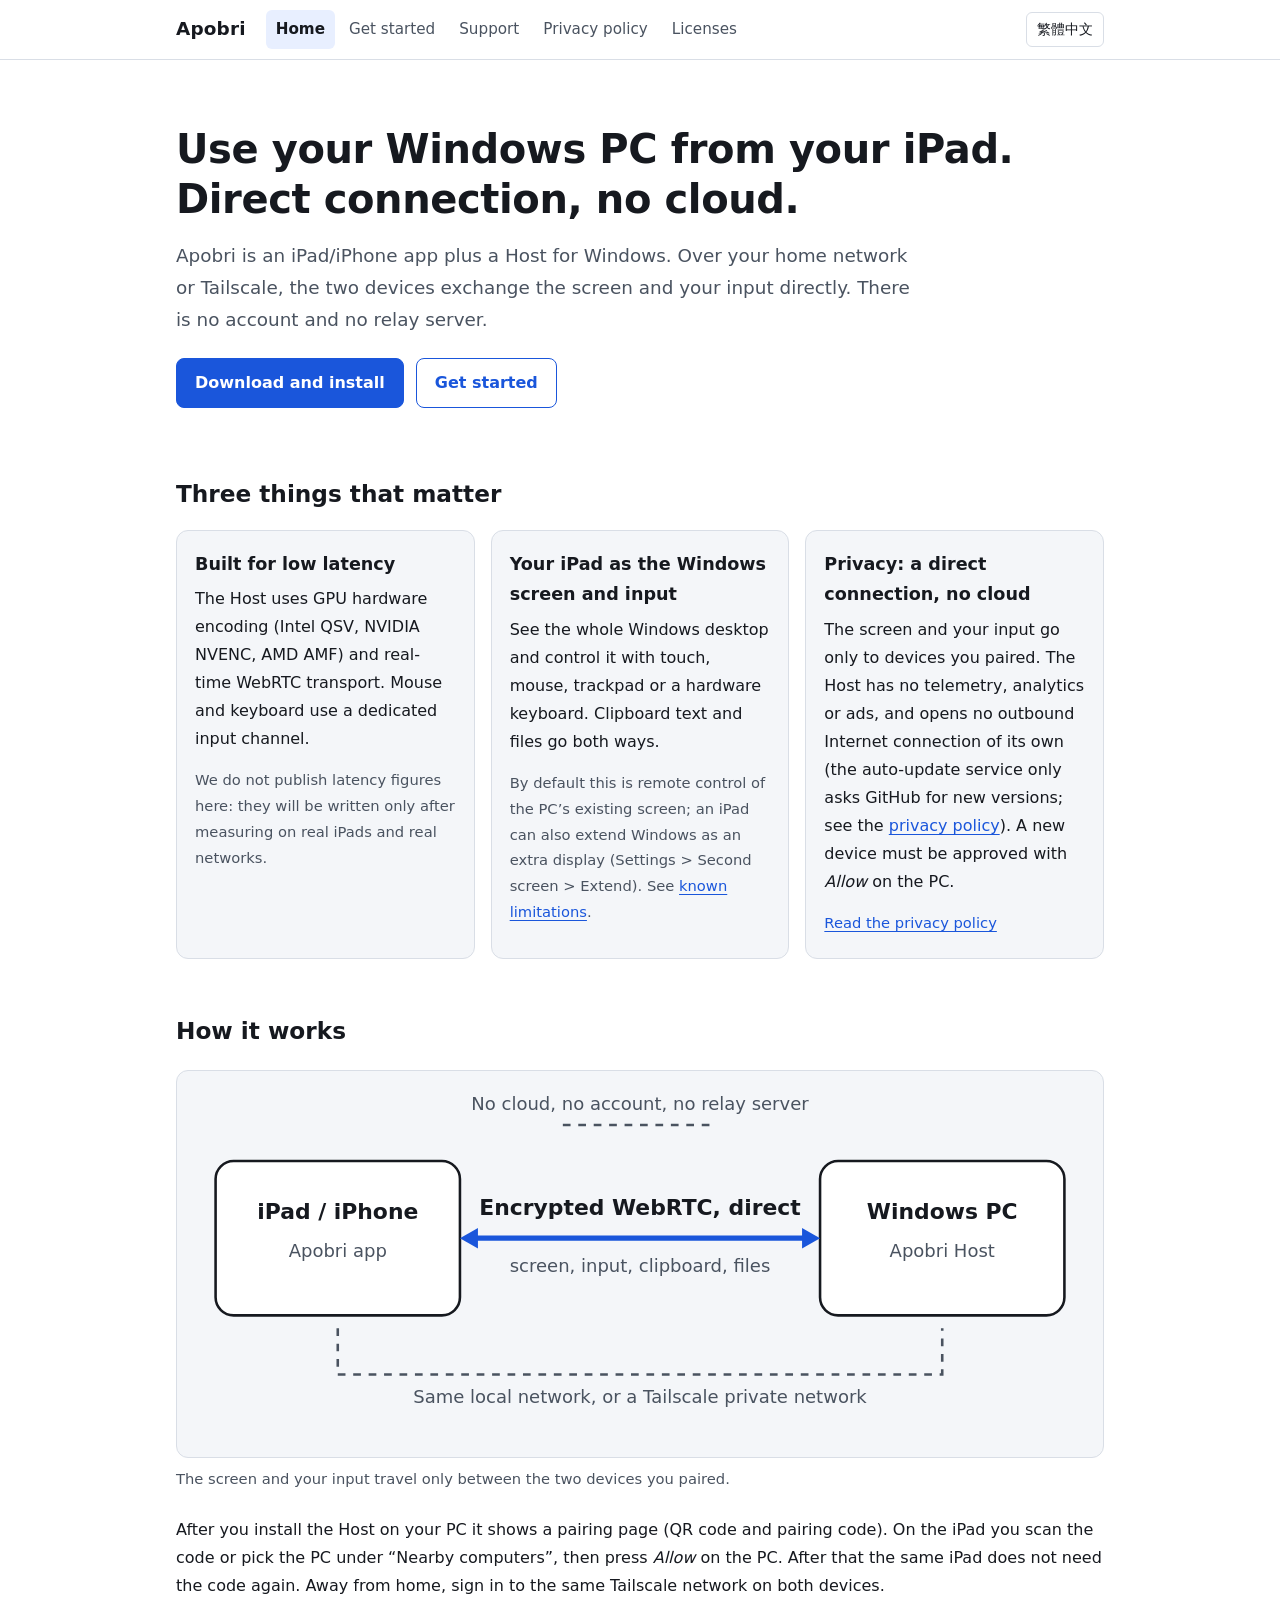
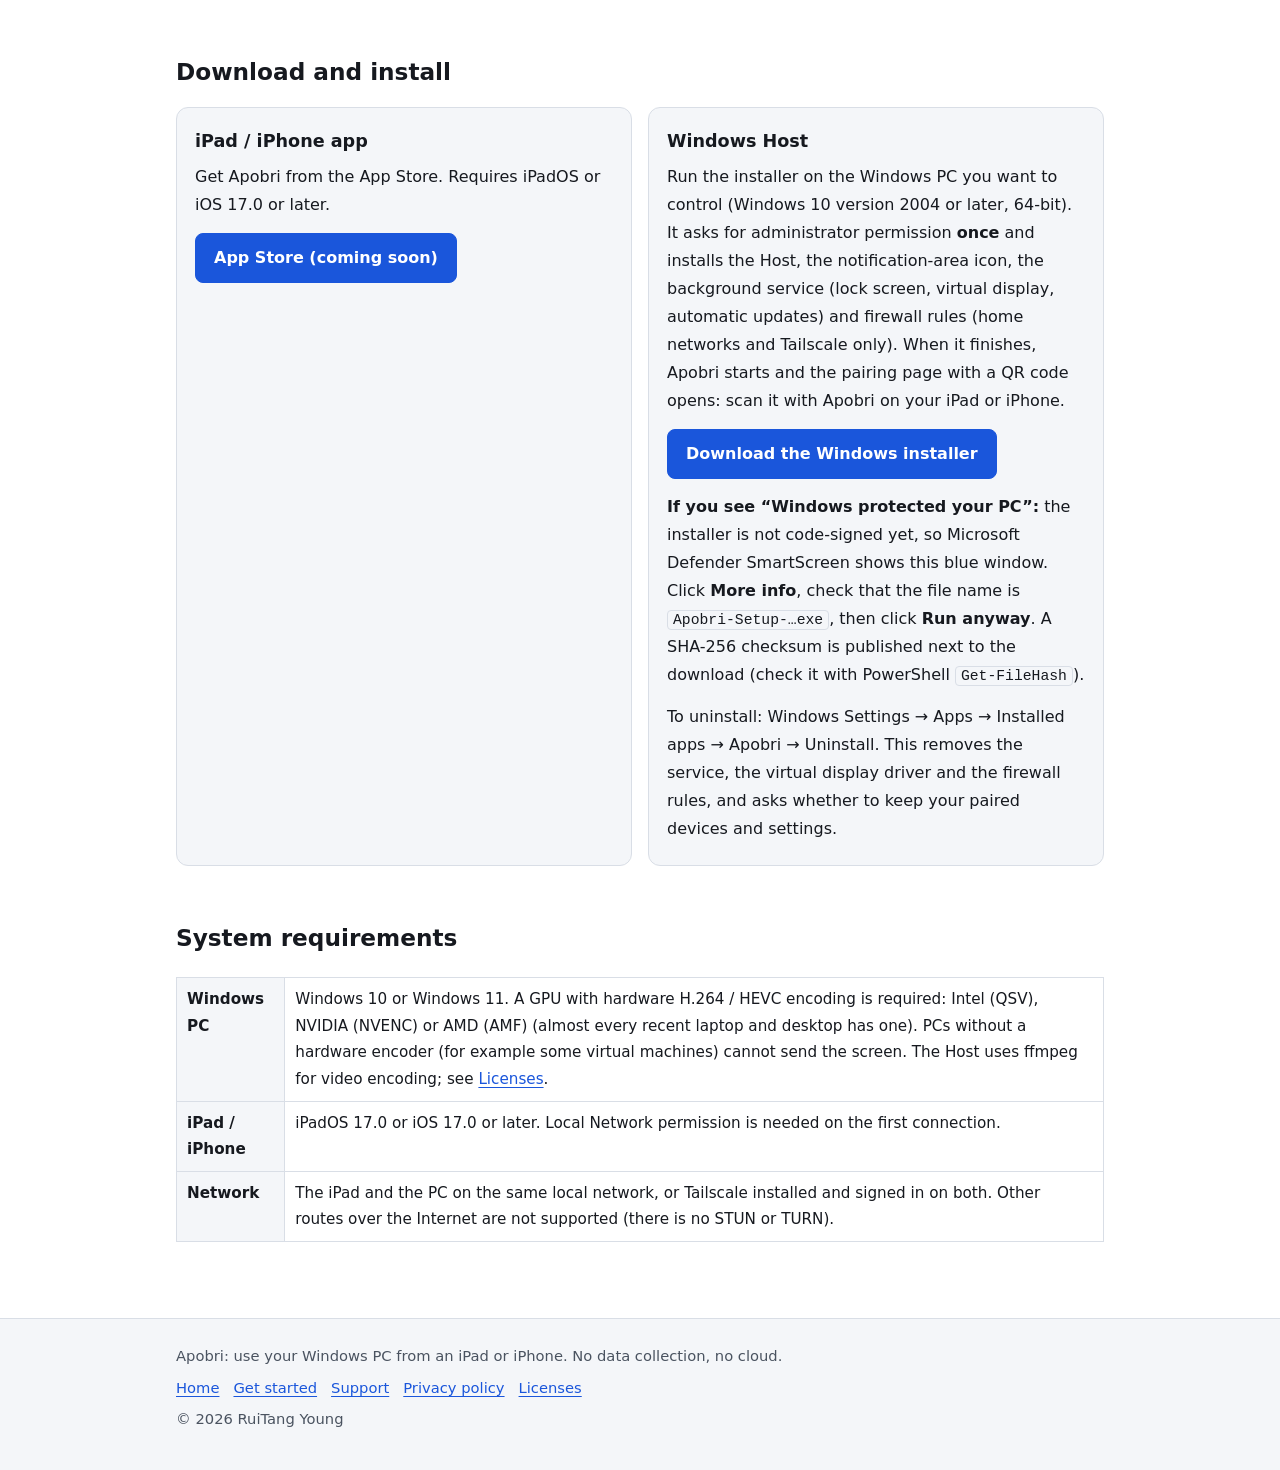
==== en/index.html @ 8c6236cd "Apobri website 1.0.0" ====
<!doctype html>
<html lang="en">
<head>
<meta charset="utf-8">
<meta name="viewport" content="width=device-width, initial-scale=1">
<title>Apobri: use your Windows PC from your iPad</title>
<meta name="description" content="Apobri connects your iPad or iPhone directly to your Windows PC: see the screen and use touch, mouse and keyboard. No cloud, no account, no data collection.">
<meta name="color-scheme" content="light dark">
<meta property="og:type" content="website">
<meta property="og:site_name" content="Apobri">
<meta property="og:title" content="Apobri: use your Windows PC from your iPad">
<meta property="og:description" content="Apobri connects your iPad or iPhone directly to your Windows PC: see the screen and use touch, mouse and keyboard. No cloud, no account, no data collection.">
<meta property="og:locale" content="en_US">
<meta property="og:locale:alternate" content="zh_TW">
<!-- TODO(待使用者填 / to fill): once the domain is known add <link rel="canonical"> and og:url / og:image. -->
<link rel="alternate" hreflang="zh-Hant" href="../index.html">
<link rel="alternate" hreflang="en" href="index.html">
<link rel="alternate" hreflang="x-default" href="../index.html">
<link rel="icon" href="../assets/favicon.svg" type="image/svg+xml">
<link rel="stylesheet" href="../assets/style.css">
</head>
<body>
<a class="skip" href="#main">Skip to main content</a>
<header class="site">
  <div class="wrap">
    <a class="brand" href="index.html">Apobri</a>
    <nav class="main" aria-label="Main"><a href="index.html" aria-current="page">Home</a><a href="quickstart.html">Get started</a><a href="support.html">Support</a><a href="privacy.html">Privacy policy</a><a href="licenses.html">Licenses</a></nav>
    <a class="lang" href="../index.html" hreflang="zh-Hant" lang="zh-Hant" aria-label="切換為繁體中文">繁體中文</a>
  </div>
</header>
<main id="main">
  <div class="wrap">
<section class="hero">
  <h1>Use your Windows PC from your iPad.<br>Direct connection, no cloud.</h1>
  <p class="lead">Apobri is an iPad/iPhone app plus a Host for Windows. Over your home network or Tailscale, the two devices exchange the screen and your input directly. There is no account and no relay server.</p>
  <div class="btns">
    <a class="btn" href="#download">Download and install</a>
    <a class="btn ghost" href="quickstart.html">Get started</a>
  </div>
</section>

<h2 id="why">Three things that matter</h2>
<div class="cards">
  <article class="card">
    <h3>Built for low latency</h3>
    <p>The Host uses GPU hardware encoding (Intel QSV, NVIDIA NVENC, AMD AMF) and real-time WebRTC transport. Mouse and keyboard use a dedicated input channel.</p>
    <p class="meta">We do not publish latency figures here: they will be written only after measuring on real iPads and real networks.</p>
  </article>
  <article class="card">
    <h3>Your iPad as the Windows screen and input</h3>
    <p>See the whole Windows desktop and control it with touch, mouse, trackpad or a hardware keyboard. Clipboard text and files go both ways.</p>
    <p class="meta">By default this is remote control of the PC&rsquo;s existing screen; an iPad can also extend Windows as an extra display (Settings &gt; Second screen &gt; Extend). See <a href="support.html#limits">known limitations</a>.</p>
  </article>
  <article class="card">
    <h3>Privacy: a direct connection, no cloud</h3>
    <p>The screen and your input go only to devices you paired. The Host has no telemetry, analytics or ads, and opens no outbound Internet connection of its own (the auto-update service only asks GitHub for new versions; see the <a href="privacy.html#update">privacy policy</a>). A new device must be approved with <em>Allow</em> on the PC.</p>
    <p class="meta"><a href="privacy.html">Read the privacy policy</a></p>
  </article>
</div>

<h2 id="how">How it works</h2>
<figure>
  <svg viewBox="0 0 720 300" role="img" aria-labelledby="dg-t dg-d" xmlns="http://www.w3.org/2000/svg">
  <title id="dg-t">How Apobri connects</title>
  <desc id="dg-d">An iPad and a Windows PC connect directly over the same local network or Tailscale, with no cloud server in between.</desc>
  <style>
    .box { fill: var(--bg); stroke: var(--text); stroke-width: 2; }
    .t { fill: var(--text); font: 600 17px system-ui, "PingFang TC", "Microsoft JhengHei", sans-serif; }
    .s { fill: var(--muted); font: 14px system-ui, "PingFang TC", "Microsoft JhengHei", sans-serif; }
    .ln { stroke: var(--accent); stroke-width: 4; fill: none; }
    .dash { stroke: var(--muted); stroke-width: 2; stroke-dasharray: 6 6; fill: none; }
    .ah { fill: var(--accent); }
  </style>
  <rect class="box" x="30" y="70" width="190" height="120" rx="14"/>
  <text class="t" x="125" y="115" text-anchor="middle">iPad / iPhone</text>
  <text class="s" x="125" y="145" text-anchor="middle">Apobri app</text>
  <rect class="box" x="500" y="70" width="190" height="120" rx="14"/>
  <text class="t" x="595" y="115" text-anchor="middle">Windows PC</text>
  <text class="s" x="595" y="145" text-anchor="middle">Apobri Host</text>
  <path class="ln" d="M226 130 H494"/>
  <path class="ah" d="M220 130 l14 -8 v16 z"/>
  <path class="ah" d="M500 130 l-14 -8 v16 z"/>
  <text class="t" x="360" y="112" text-anchor="middle">Encrypted WebRTC, direct</text>
  <text class="s" x="360" y="156" text-anchor="middle">screen, input, clipboard, files</text>
  <path class="dash" d="M125 200 V236 H595 V200"/>
  <text class="s" x="360" y="258" text-anchor="middle">Same local network, or a Tailscale private network</text>
  <text class="s" x="360" y="30" text-anchor="middle">No cloud, no account, no relay server</text>
  <path class="dash" d="M300 42 H420"/>
</svg>
  <figcaption>The screen and your input travel only between the two devices you paired.</figcaption>
</figure>
<p>After you install the Host on your PC it shows a pairing page (QR code and pairing code). On the iPad you scan the code or pick the PC under &ldquo;Nearby computers&rdquo;, then press <em>Allow</em> on the PC. After that the same iPad does not need the code again. Away from home, sign in to the same Tailscale network on both devices.</p>

<h2 id="download">Download and install</h2>
<div class="cards">
  <article class="card">
    <h3>iPad / iPhone app</h3>
    <p>Get Apobri from the App Store. Requires iPadOS or iOS 17.0 or later.</p>
    <p><a class="btn" href="#" data-todo="app-store">App Store (coming soon)</a></p>
  </article>
  <article class="card">
    <h3>Windows Host</h3>
    <p>Run the installer on the Windows PC you want to control (Windows 10 version 2004 or later, 64-bit). It asks for administrator permission <strong>once</strong> and installs the Host, the notification-area icon, the background service (lock screen, virtual display, automatic updates) and firewall rules (home networks and Tailscale only). When it finishes, Apobri starts and the pairing page with a QR code opens: scan it with Apobri on your iPad or iPhone.</p>
    <p><a class="btn" href="https://github.com/reegggllllaaaaa-cpu/reegggllllaaaaa-cpu.github.io/releases/download/host-installer-v1.0.0/Apobri-Setup-1.0.0.exe">Download the Windows installer</a></p>
    <p><strong>If you see &ldquo;Windows protected your PC&rdquo;:</strong> the installer is not code-signed yet, so Microsoft Defender SmartScreen shows this blue window. Click <strong>More info</strong>, check that the file name is <code>Apobri-Setup-&hellip;exe</code>, then click <strong>Run anyway</strong>. A SHA-256 checksum is published next to the download (check it with PowerShell <code>Get-FileHash</code>).</p>
    <p>To uninstall: Windows Settings &rarr; Apps &rarr; Installed apps &rarr; Apobri &rarr; Uninstall. This removes the service, the virtual display driver and the firewall rules, and asks whether to keep your paired devices and settings.</p>
  </article>
</div>

<h2 id="requirements">System requirements</h2>
<div class="tablewrap"><table>
  <tr><th scope="row">Windows PC</th><td>Windows 10 or Windows 11. A GPU with hardware H.264 / HEVC encoding is required: Intel (QSV), NVIDIA (NVENC) or AMD (AMF) (almost every recent laptop and desktop has one). PCs without a hardware encoder (for example some virtual machines) cannot send the screen. The Host uses ffmpeg for video encoding; see <a href="licenses.html">Licenses</a>.</td></tr>
  <tr><th scope="row">iPad / iPhone</th><td>iPadOS 17.0 or iOS 17.0 or later. Local Network permission is needed on the first connection.</td></tr>
  <tr><th scope="row">Network</th><td>The iPad and the PC on the same local network, or Tailscale installed and signed in on both. Other routes over the Internet are not supported (there is no STUN or TURN).</td></tr>
</table></div>

  </div>
</main>
<footer class="site">
  <div class="wrap">
    <p>Apobri: use your Windows PC from an iPad or iPhone. No data collection, no cloud.</p>
    <nav aria-label="Footer"><a href="index.html">Home</a><a href="quickstart.html">Get started</a><a href="support.html">Support</a><a href="privacy.html">Privacy policy</a><a href="licenses.html">Licenses</a></nav>
    <p>&copy; 2026 RuiTang Young</p>
  </div>
</footer>
</body>
</html>
---- assets/style.css ----
/* Apobri site - system fonts only, no external resources. */
:root {
  --bg: #ffffff;
  --bg-soft: #f4f6f9;
  --text: #16191f;
  --muted: #4a5360;
  --line: #d9dee6;
  --accent: #1a56db;
  --accent-text: #ffffff;
  --accent-soft: #e8efff;
  --warn-bg: #fff6e0;
  --warn-line: #e3c067;
  color-scheme: light dark;
}
@media (prefers-color-scheme: dark) {
  :root {
    --bg: #0f1216;
    --bg-soft: #171b21;
    --text: #e8ecf1;
    --muted: #a6b0bd;
    --line: #2b323c;
    --accent: #8fb0ff;
    --accent-text: #0b1020;
    --accent-soft: #1a2438;
    --warn-bg: #2a2412;
    --warn-line: #7a6422;
  }
}
* { box-sizing: border-box; }
html { -webkit-text-size-adjust: 100%; }
body {
  margin: 0;
  background: var(--bg);
  color: var(--text);
  font: 16px/1.75 system-ui, -apple-system, "Segoe UI", "PingFang TC", "Microsoft JhengHei", "Noto Sans TC", "Noto Sans CJK TC", sans-serif;
}
.wrap { width: 100%; max-width: 960px; margin: 0 auto; padding: 0 16px; }
a { color: var(--accent); text-underline-offset: 3px; }
a:focus-visible, button:focus-visible, summary:focus-visible { outline: 3px solid var(--accent); outline-offset: 2px; border-radius: 4px; }
.skip { position: absolute; left: -999px; top: 8px; background: var(--accent); color: var(--accent-text); padding: 8px 12px; border-radius: 6px; z-index: 10; }
.skip:focus { left: 8px; }

header.site { border-bottom: 1px solid var(--line); background: var(--bg); position: sticky; top: 0; z-index: 5; }
header.site .wrap { display: flex; flex-wrap: wrap; align-items: center; gap: 4px 20px; padding-top: 10px; padding-bottom: 10px; }
.brand { font-weight: 700; font-size: 1.15rem; color: var(--text); text-decoration: none; letter-spacing: .01em; }
nav.main { display: flex; flex-wrap: wrap; gap: 2px 4px; flex: 1; }
nav.main a { color: var(--muted); text-decoration: none; padding: 6px 10px; border-radius: 6px; font-size: .95rem; }
nav.main a:hover { color: var(--text); background: var(--bg-soft); }
nav.main a[aria-current="page"] { color: var(--text); background: var(--accent-soft); font-weight: 600; }
.lang { font-size: .9rem; border: 1px solid var(--line); border-radius: 6px; padding: 4px 10px; color: var(--text); text-decoration: none; }
.lang:hover { background: var(--bg-soft); }

main { padding: 40px 0 56px; }
h1 { font-size: clamp(1.7rem, 4.5vw, 2.5rem); line-height: 1.25; margin: 0 0 16px; letter-spacing: -.01em; }
h2 { font-size: 1.45rem; line-height: 1.35; margin: 48px 0 12px; padding-top: 8px; }
h3 { font-size: 1.1rem; margin: 28px 0 6px; }
p, ul, ol, dl { margin: 0 0 14px; }
ul, ol { padding-left: 1.4em; }
li { margin-bottom: 4px; }
.lead { font-size: 1.15rem; color: var(--muted); max-width: 40em; }
.meta { color: var(--muted); font-size: .92rem; }
code { font: .92em/1.4 ui-monospace, "Cascadia Mono", Consolas, monospace; background: var(--bg-soft); border: 1px solid var(--line); border-radius: 4px; padding: 1px 5px; overflow-wrap: anywhere; }

.hero { padding: 24px 0 8px; }
.btns { display: flex; flex-wrap: wrap; gap: 12px; margin: 22px 0 6px; }
.btn { display: inline-block; padding: 10px 18px; border-radius: 8px; border: 1px solid var(--accent); background: var(--accent); color: var(--accent-text); text-decoration: none; font-weight: 600; }
.btn.ghost { background: transparent; color: var(--accent); }
.btn:hover { filter: brightness(1.08); }

.cards { display: grid; grid-template-columns: repeat(auto-fit, minmax(240px, 1fr)); gap: 16px; margin: 20px 0; }
.card { border: 1px solid var(--line); border-radius: 12px; padding: 18px 18px 8px; background: var(--bg-soft); }
.card h3 { margin-top: 0; }
figure { margin: 24px 0; }
figure svg { width: 100%; height: auto; display: block; border: 1px solid var(--line); border-radius: 12px; background: var(--bg-soft); }
figcaption { color: var(--muted); font-size: .92rem; margin-top: 8px; }

table { border-collapse: collapse; width: 100%; margin: 12px 0 20px; font-size: .95rem; }
.tablewrap { overflow-x: auto; }
th, td { border: 1px solid var(--line); padding: 8px 10px; text-align: left; vertical-align: top; }
th { background: var(--bg-soft); }

ol.steps { list-style: none; padding: 0; counter-reset: s; }
ol.steps > li { counter-increment: s; position: relative; padding: 4px 0 14px 48px; margin: 0; }
ol.steps > li::before { content: counter(s); position: absolute; left: 0; top: 2px; width: 32px; height: 32px; border-radius: 50%; background: var(--accent); color: var(--accent-text); font-weight: 700; display: grid; place-items: center; }
ol.steps h3 { margin: 0 0 4px; }

details { border: 1px solid var(--line); border-radius: 10px; padding: 0 14px; margin: 10px 0; background: var(--bg-soft); }
summary { cursor: pointer; font-weight: 600; padding: 12px 0; }
details[open] summary { border-bottom: 1px solid var(--line); margin-bottom: 10px; }

.note { border: 1px solid var(--warn-line); background: var(--warn-bg); border-radius: 10px; padding: 12px 14px; margin: 16px 0; }
.todo { border-bottom: 1px dashed var(--muted); }

footer.site { border-top: 1px solid var(--line); background: var(--bg-soft); padding: 24px 0 32px; color: var(--muted); font-size: .92rem; }
footer.site .wrap > * { margin-bottom: 6px; }
footer.site nav a { margin-right: 14px; }

@media (max-width: 560px) {
  main { padding-top: 28px; }
  h2 { margin-top: 36px; }
}
@media print { header.site, footer.site .btns { display: none; } }
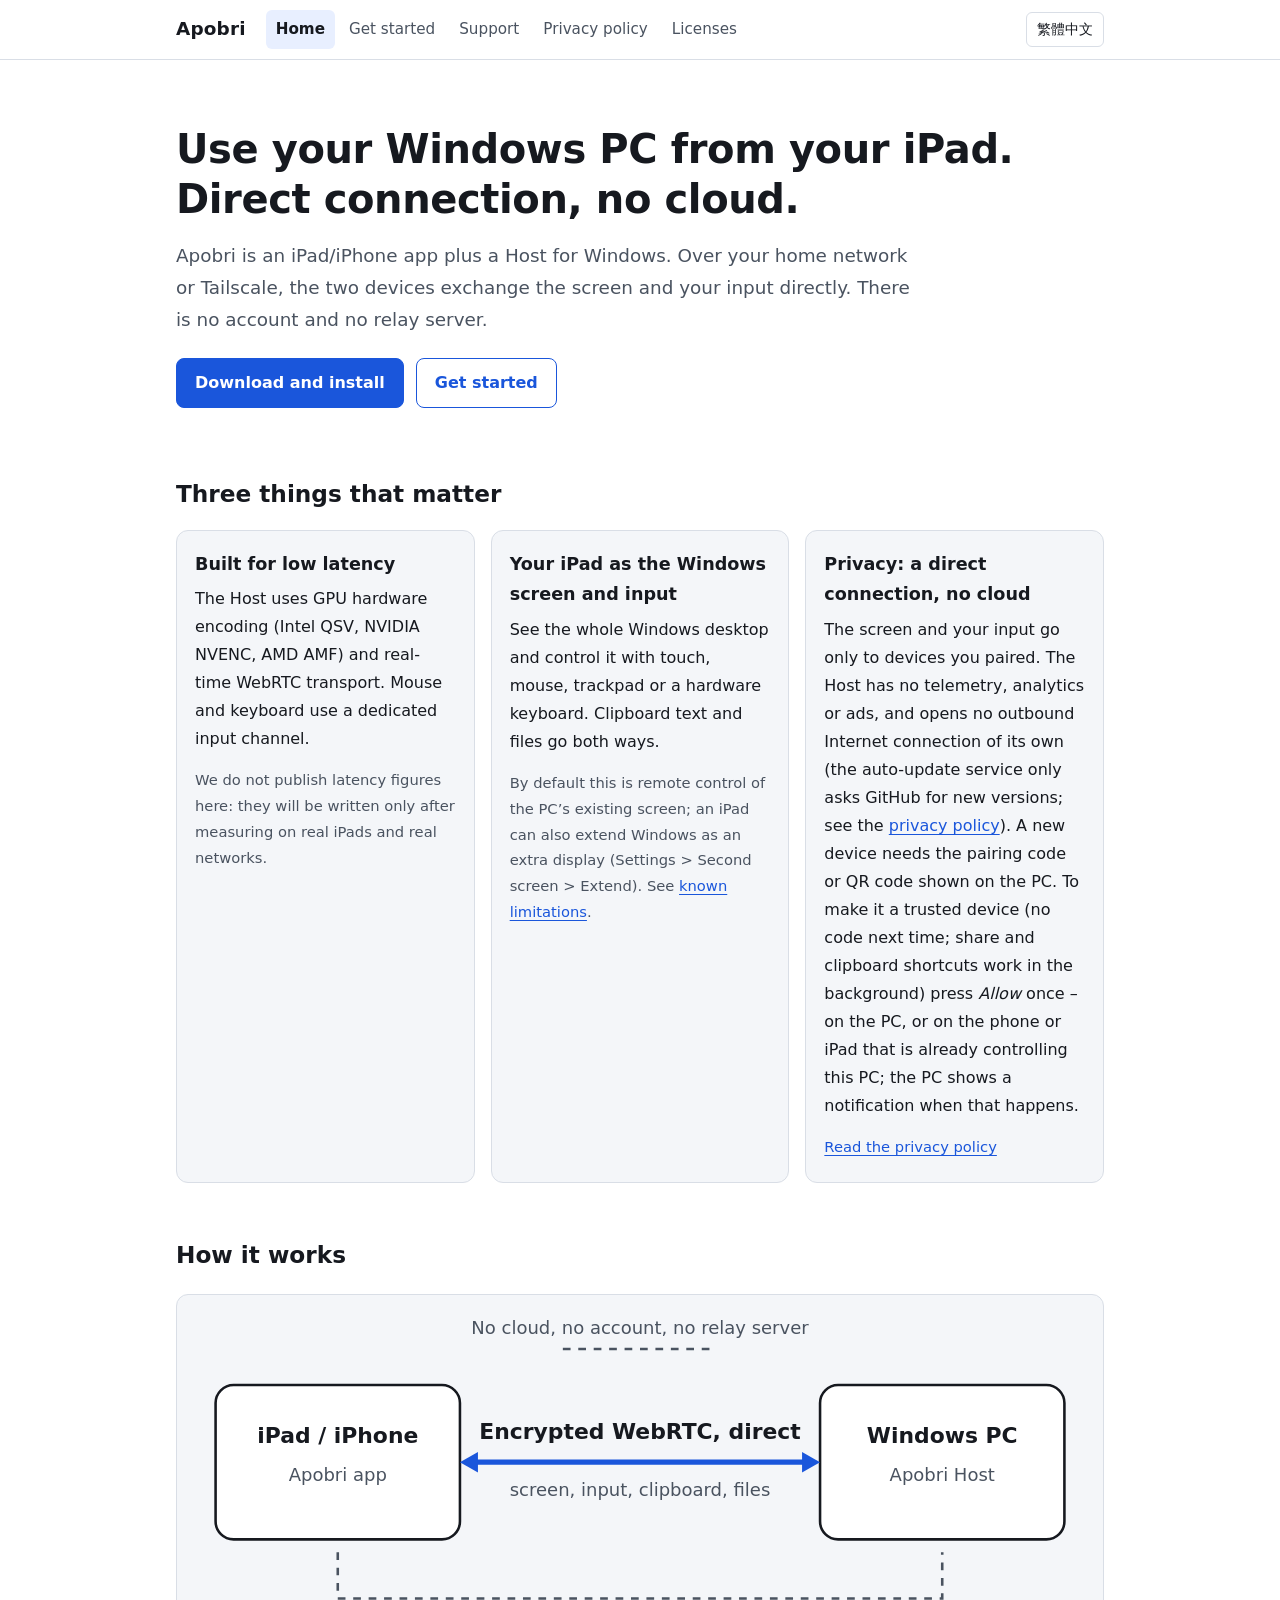
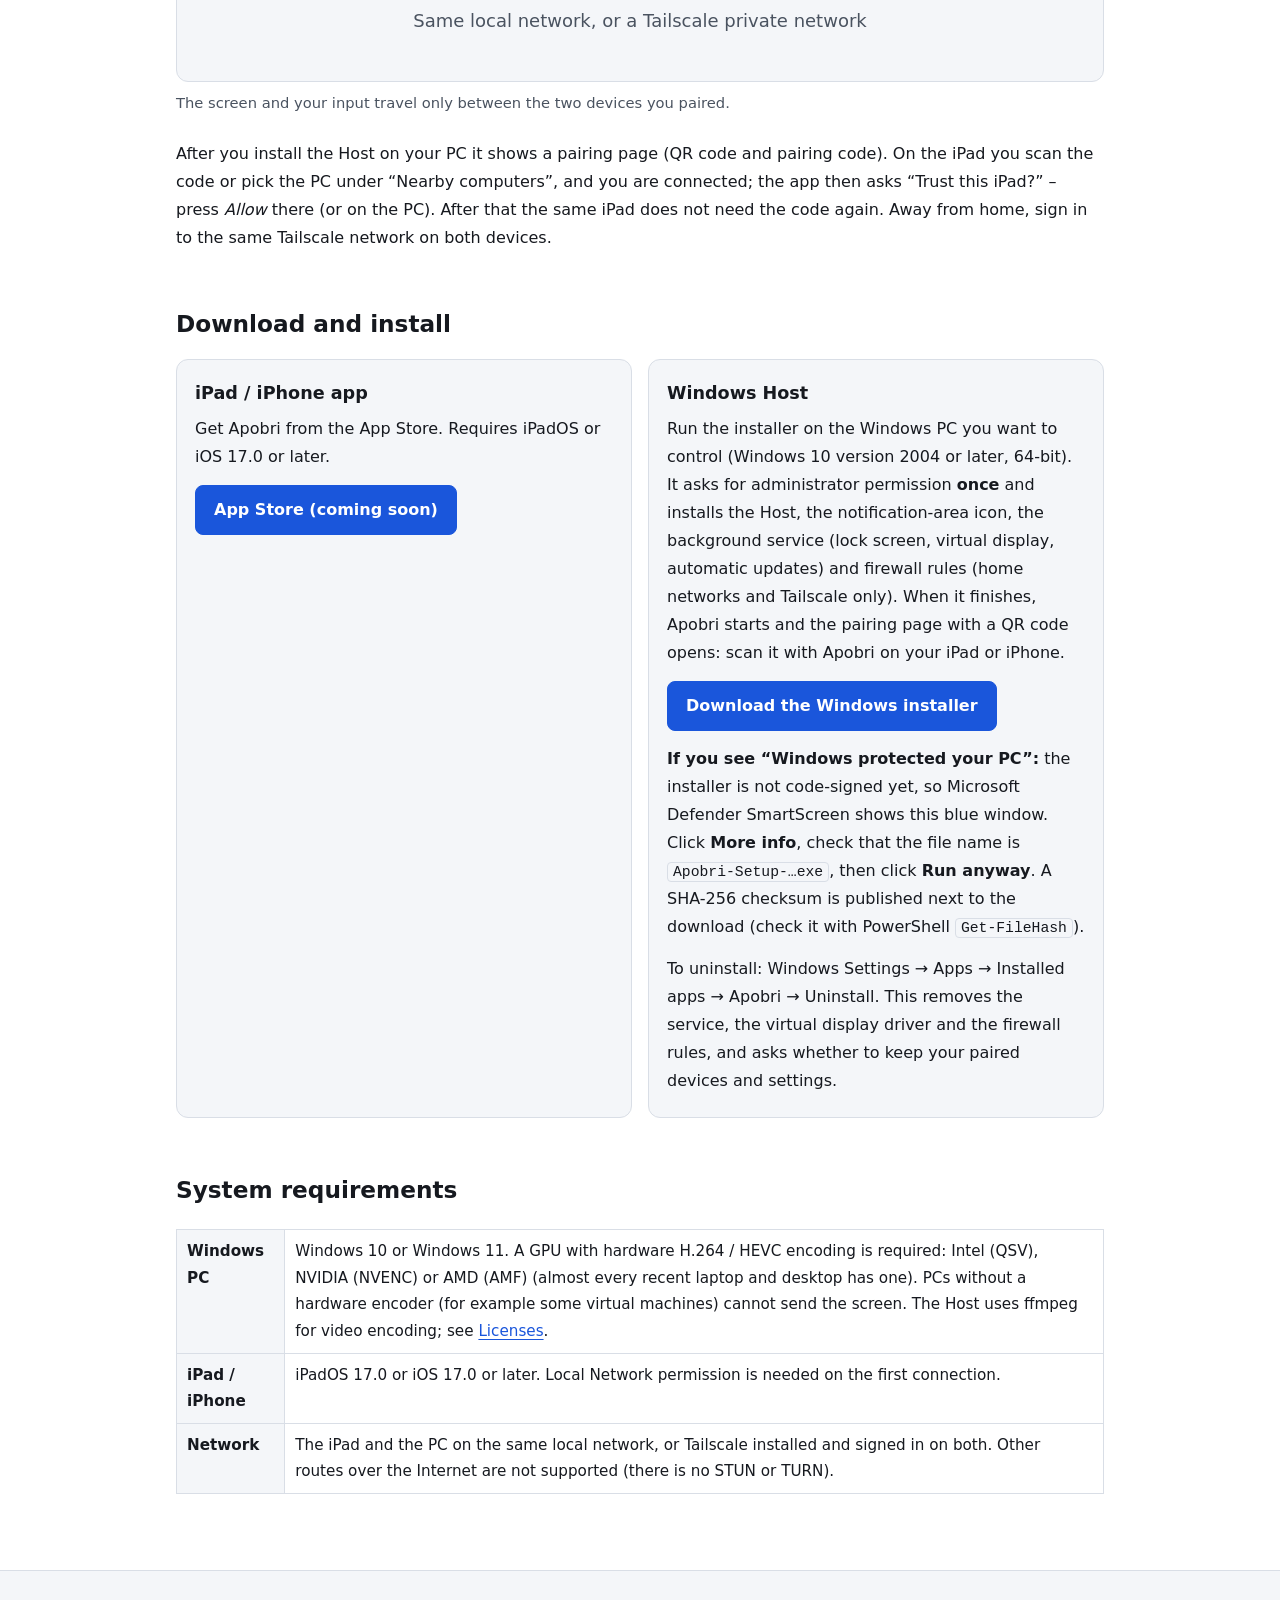
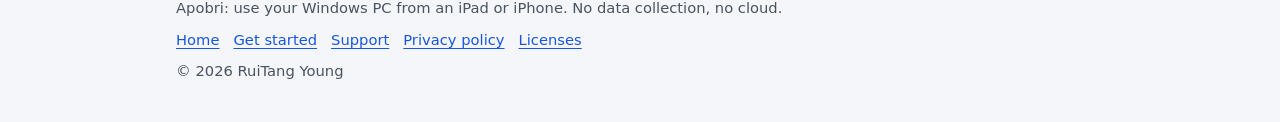
==== commit a410009f: "Site: trusted-device approval on the phone; relay help" ====
--- a/en/index.html
+++ b/en/index.html
@@ -53,7 +53,7 @@
   </article>
   <article class="card">
     <h3>Privacy: a direct connection, no cloud</h3>
-    <p>The screen and your input go only to devices you paired. The Host has no telemetry, analytics or ads, and opens no outbound Internet connection of its own (the auto-update service only asks GitHub for new versions; see the <a href="privacy.html#update">privacy policy</a>). A new device must be approved with <em>Allow</em> on the PC.</p>
+    <p>The screen and your input go only to devices you paired. The Host has no telemetry, analytics or ads, and opens no outbound Internet connection of its own (the auto-update service only asks GitHub for new versions; see the <a href="privacy.html#update">privacy policy</a>). A new device needs the pairing code or QR code shown on the PC. To make it a trusted device (no code next time; share and clipboard shortcuts work in the background) press <em>Allow</em> once &ndash; on the PC, or on the phone or iPad that is already controlling this PC; the PC shows a notification when that happens.</p>
     <p class="meta"><a href="privacy.html">Read the privacy policy</a></p>
   </article>
 </div>
@@ -89,7 +89,7 @@
 </svg>
   <figcaption>The screen and your input travel only between the two devices you paired.</figcaption>
 </figure>
-<p>After you install the Host on your PC it shows a pairing page (QR code and pairing code). On the iPad you scan the code or pick the PC under &ldquo;Nearby computers&rdquo;, then press <em>Allow</em> on the PC. After that the same iPad does not need the code again. Away from home, sign in to the same Tailscale network on both devices.</p>
+<p>After you install the Host on your PC it shows a pairing page (QR code and pairing code). On the iPad you scan the code or pick the PC under &ldquo;Nearby computers&rdquo;, and you are connected; the app then asks &ldquo;Trust this iPad?&rdquo; &ndash; press <em>Allow</em> there (or on the PC). After that the same iPad does not need the code again. Away from home, sign in to the same Tailscale network on both devices.</p>
 
 <h2 id="download">Download and install</h2>
 <div class="cards">
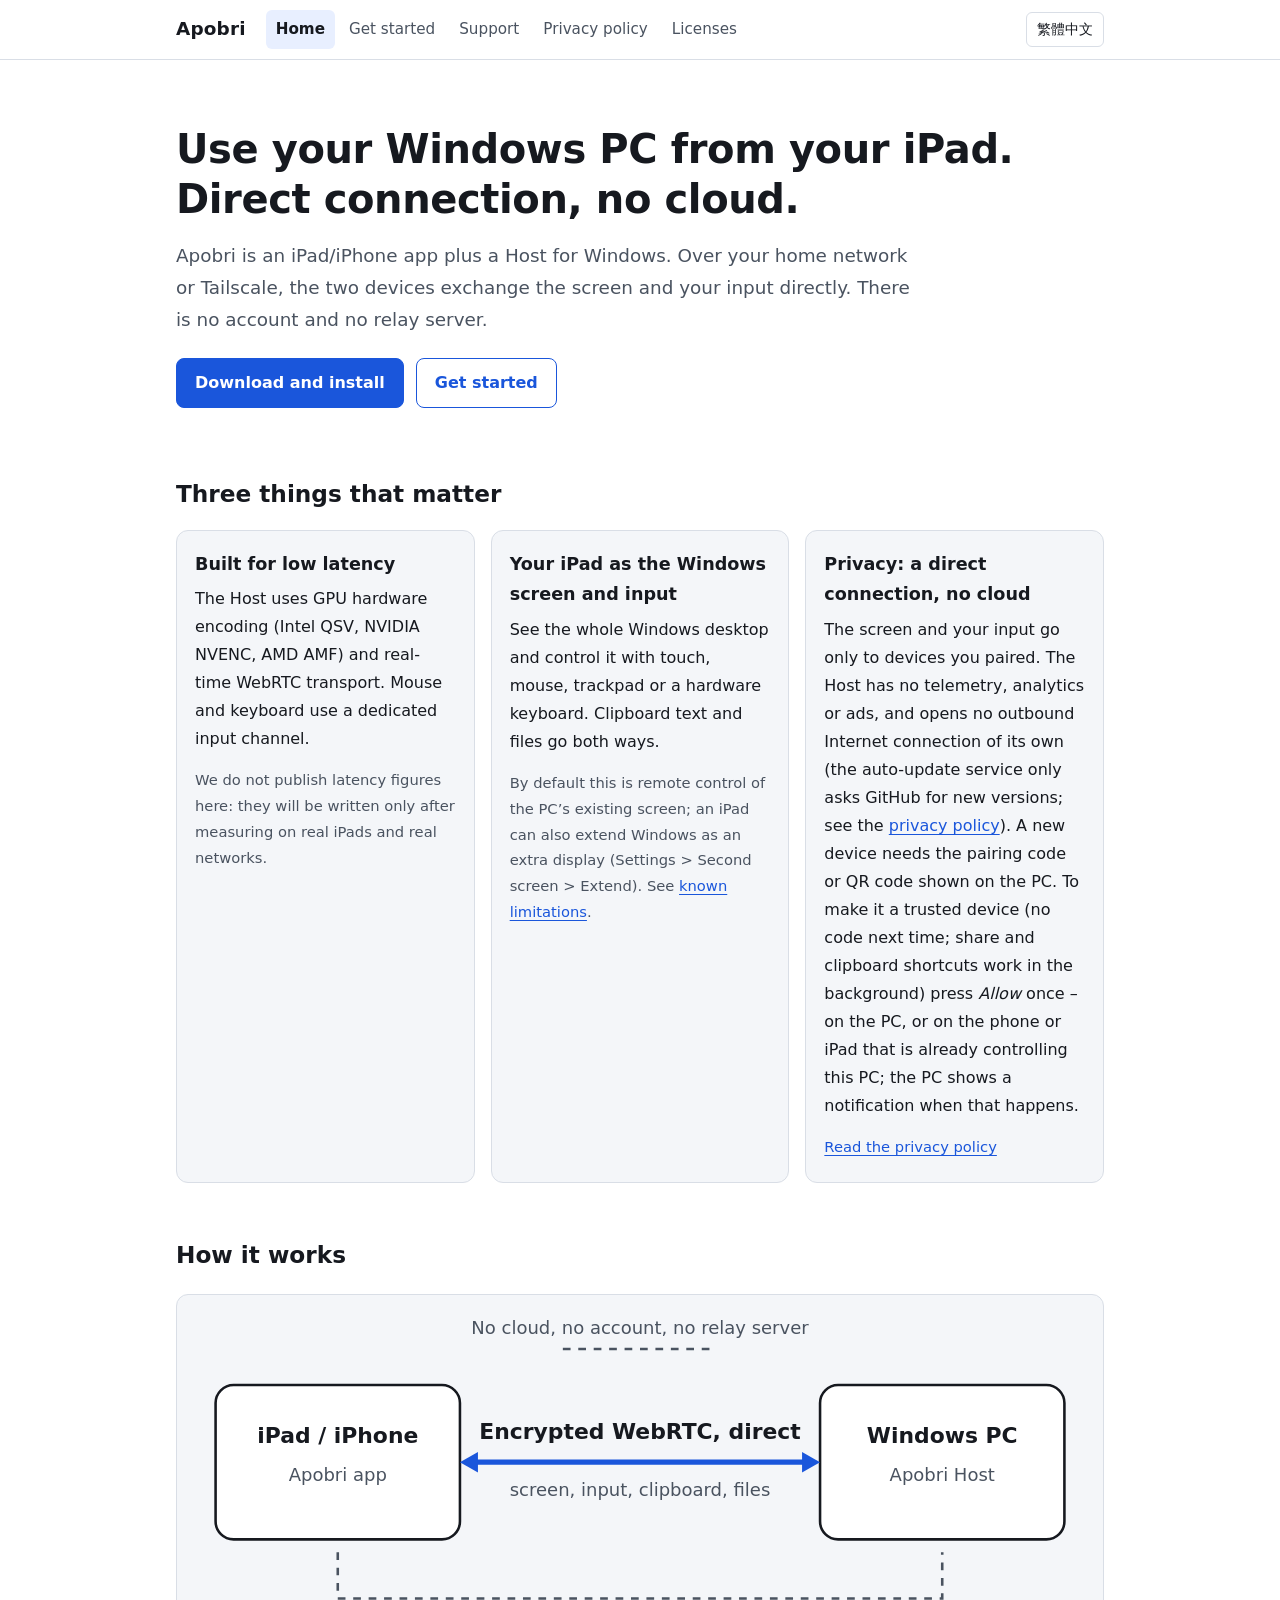
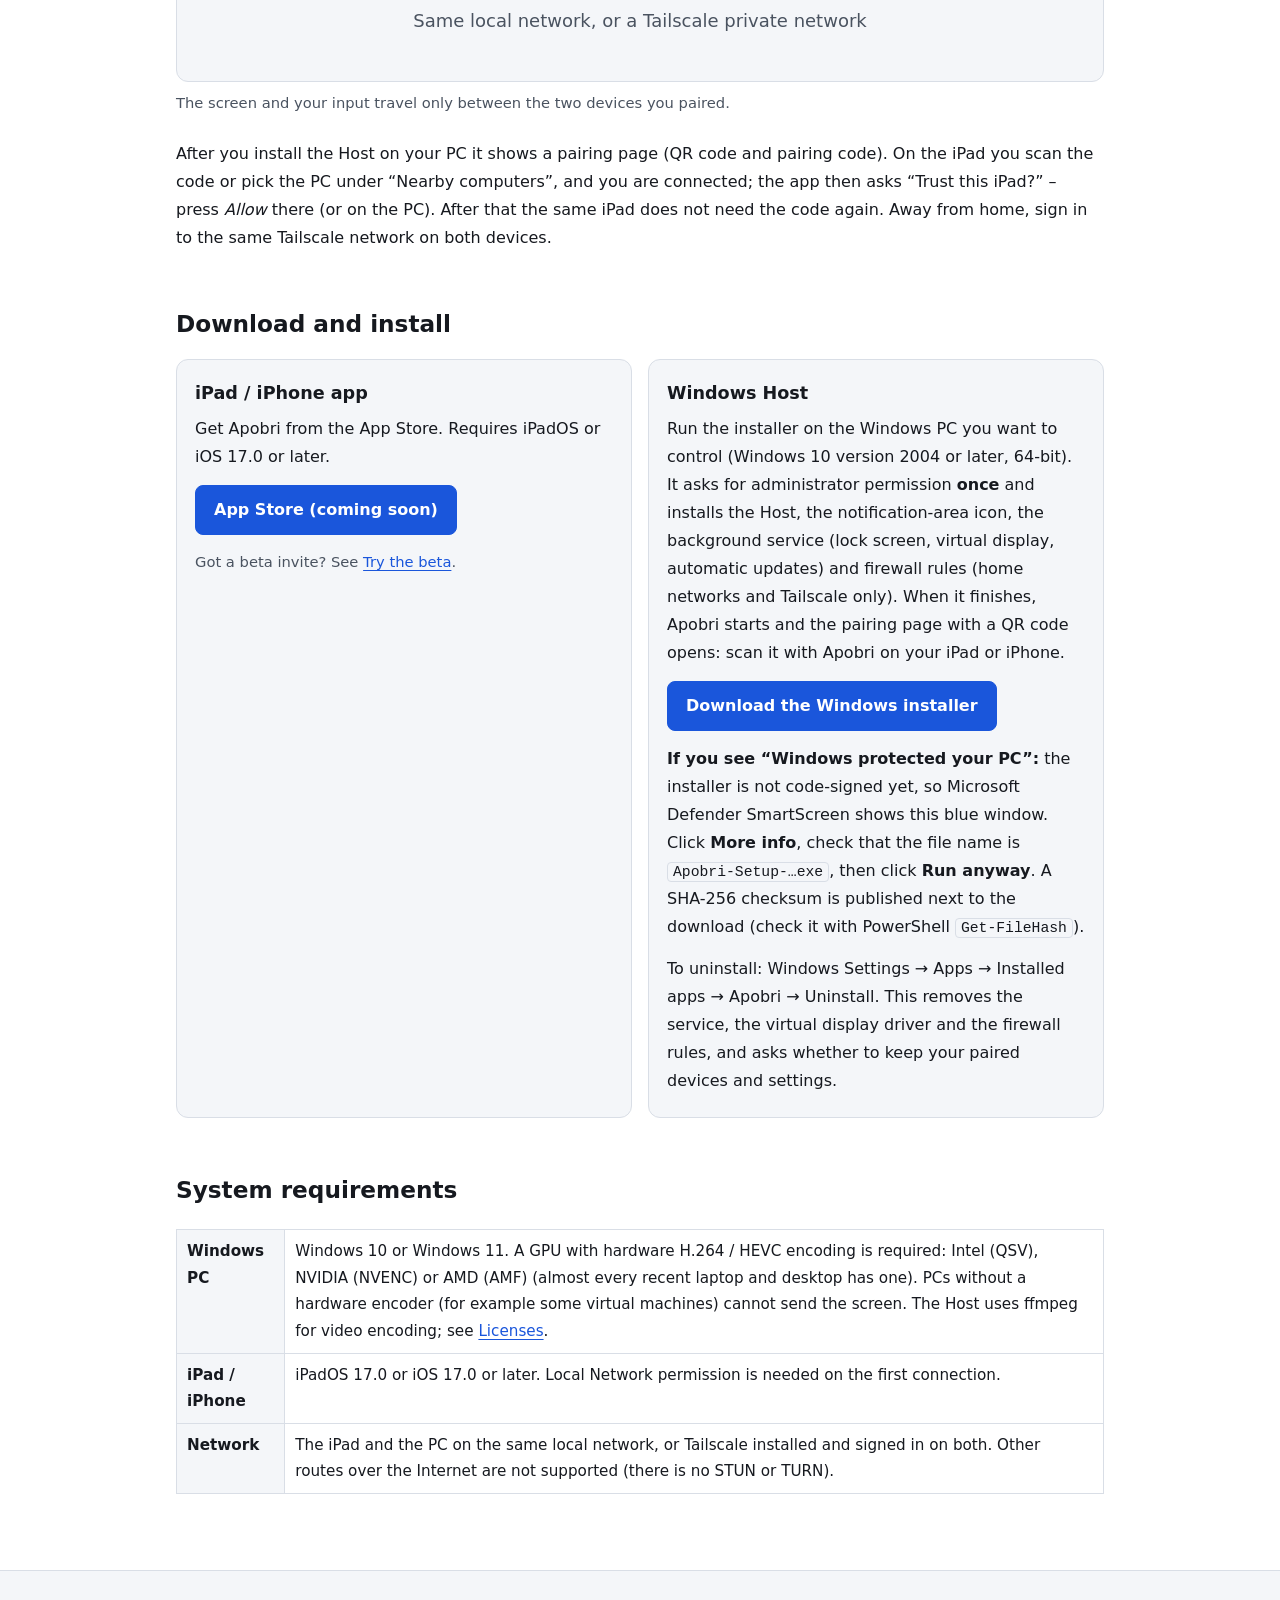
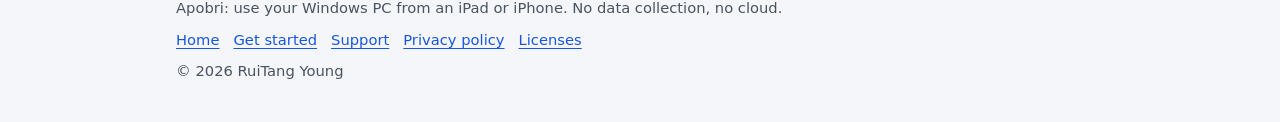
==== commit 87013501: "Site: Try the beta page (beta.html, en/beta.html) and entry links Co-Authored-By: Claude Opus 5.5 <n" ====
--- a/en/index.html
+++ b/en/index.html
@@ -97,6 +97,7 @@
     <h3>iPad / iPhone app</h3>
     <p>Get Apobri from the App Store. Requires iPadOS or iOS 17.0 or later.</p>
     <p><a class="btn" href="#" data-todo="app-store">App Store (coming soon)</a></p>
+    <p class="meta">Got a beta invite? See <a href="beta.html">Try the beta</a>.</p>
   </article>
   <article class="card">
     <h3>Windows Host</h3>
--- a/assets/style.css
+++ b/assets/style.css
@@ -88,6 +88,18 @@
 summary { cursor: pointer; font-weight: 600; padding: 12px 0; }
 details[open] summary { border-bottom: 1px solid var(--line); margin-bottom: 10px; }
 
+/* beta.html: one card per step, labelled parts, disabled invite button */
+.pill { display: inline-block; margin: 0 0 12px; padding: 4px 12px; border-radius: 999px; background: var(--accent-soft); color: var(--text); font-size: .9rem; font-weight: 600; }
+ol.bsteps { list-style: none; padding: 0; margin: 20px 0; counter-reset: b; display: grid; gap: 16px; }
+ol.bsteps > li { counter-increment: b; position: relative; margin: 0; border: 1px solid var(--line); border-radius: 12px; background: var(--bg-soft); padding: 18px 18px 6px 66px; scroll-margin-top: 72px; }
+ol.bsteps > li::before { content: counter(b); position: absolute; left: 18px; top: 16px; width: 34px; height: 34px; border-radius: 50%; background: var(--accent); color: var(--accent-text); font-weight: 700; display: grid; place-items: center; }
+ol.bsteps h3 { margin: 4px 0 10px; }
+ol.bsteps .btns { margin: 4px 0 14px; }
+ol.sub { margin: 0 0 14px; }
+.tag { display: inline-block; margin-right: 8px; padding: 1px 9px; border-radius: 999px; background: var(--accent-soft); color: var(--text); font-size: .82rem; font-weight: 700; vertical-align: 1px; }
+.tag.warn { background: var(--warn-bg); border: 1px solid var(--warn-line); }
+.btn.disabled { background: var(--bg); border-color: var(--line); color: var(--muted); cursor: not-allowed; }
+.btn.disabled:hover { filter: none; }
 .note { border: 1px solid var(--warn-line); background: var(--warn-bg); border-radius: 10px; padding: 12px 14px; margin: 16px 0; }
 .todo { border-bottom: 1px dashed var(--muted); }
 
@@ -98,5 +110,9 @@
 @media (max-width: 560px) {
   main { padding-top: 28px; }
   h2 { margin-top: 36px; }
+  ol.bsteps > li { padding: 16px 14px 4px; }
+  ol.bsteps > li::before { position: static; float: left; width: 30px; height: 30px; margin: 0 10px 0 0; }
+  ol.bsteps h3 { margin-top: 3px; min-height: 30px; }
+  ol.bsteps > li > p:first-of-type { clear: left; }
 }
 @media print { header.site, footer.site .btns { display: none; } }
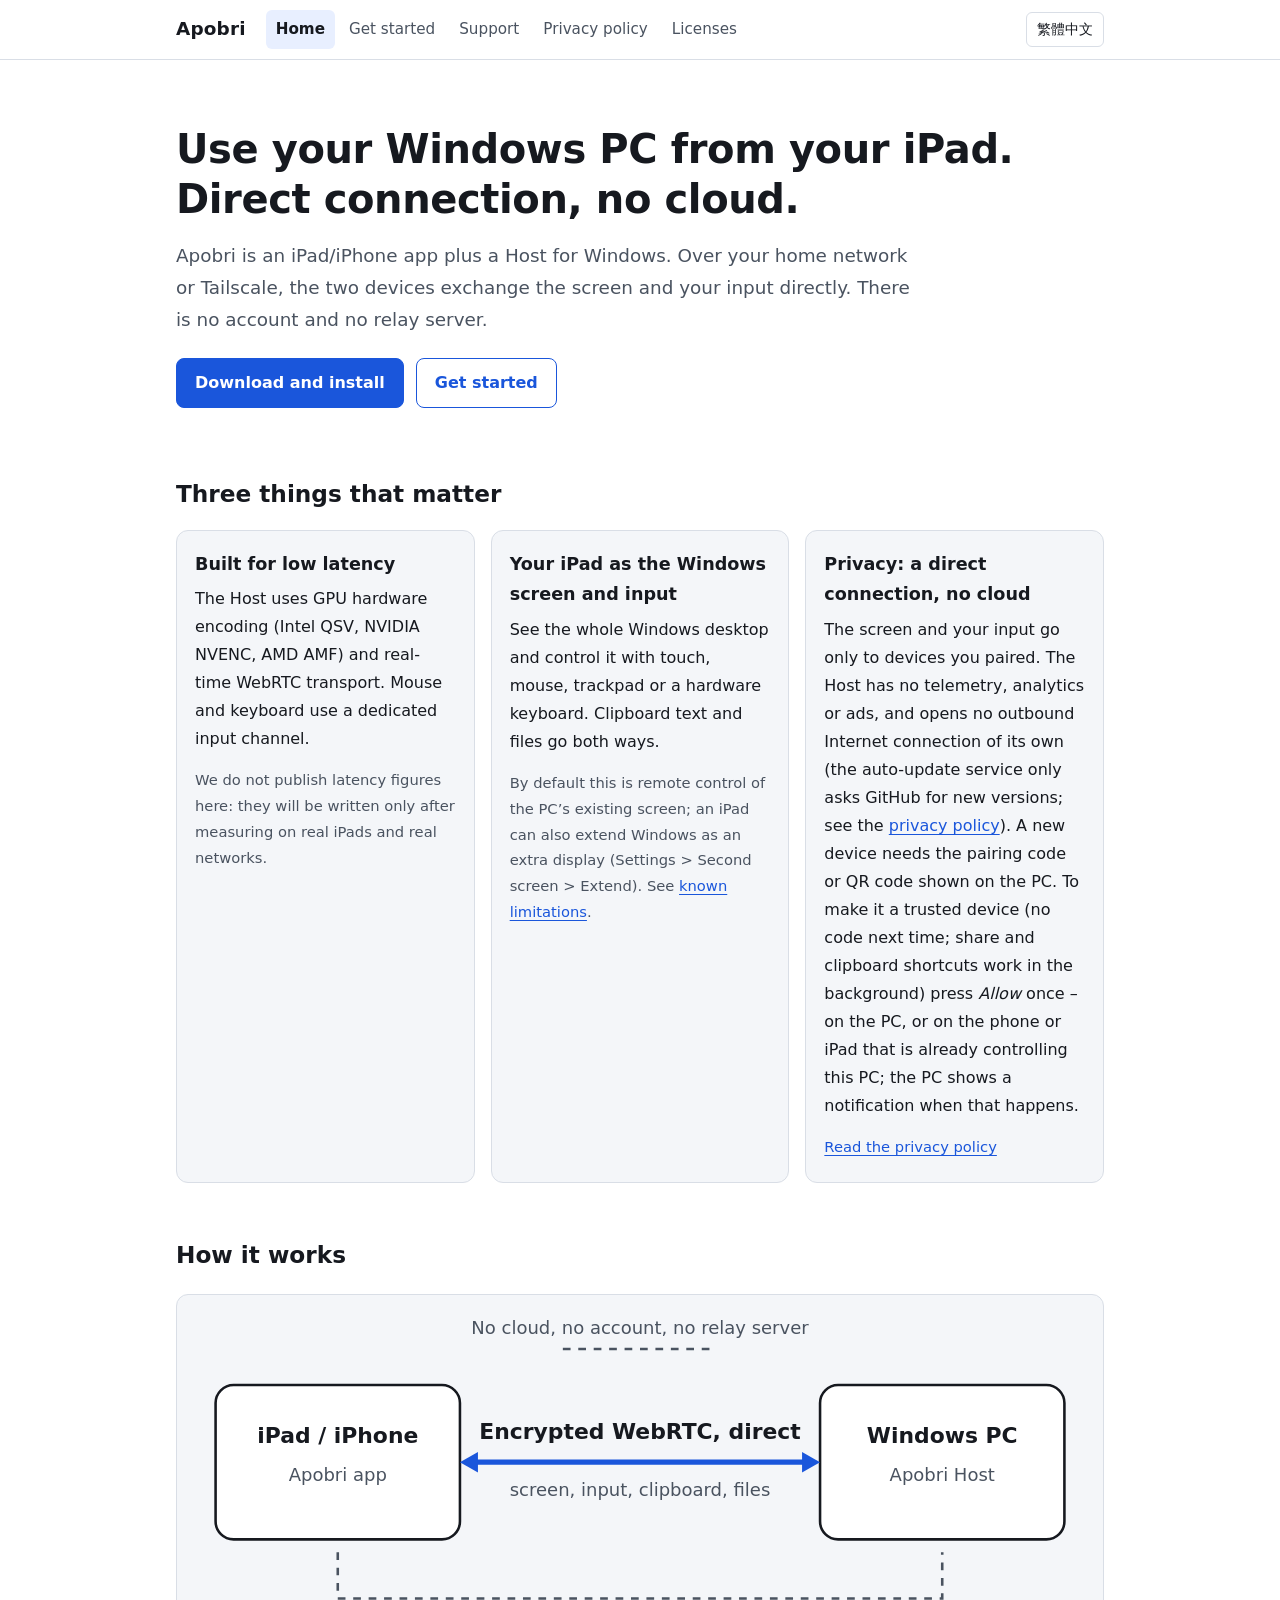
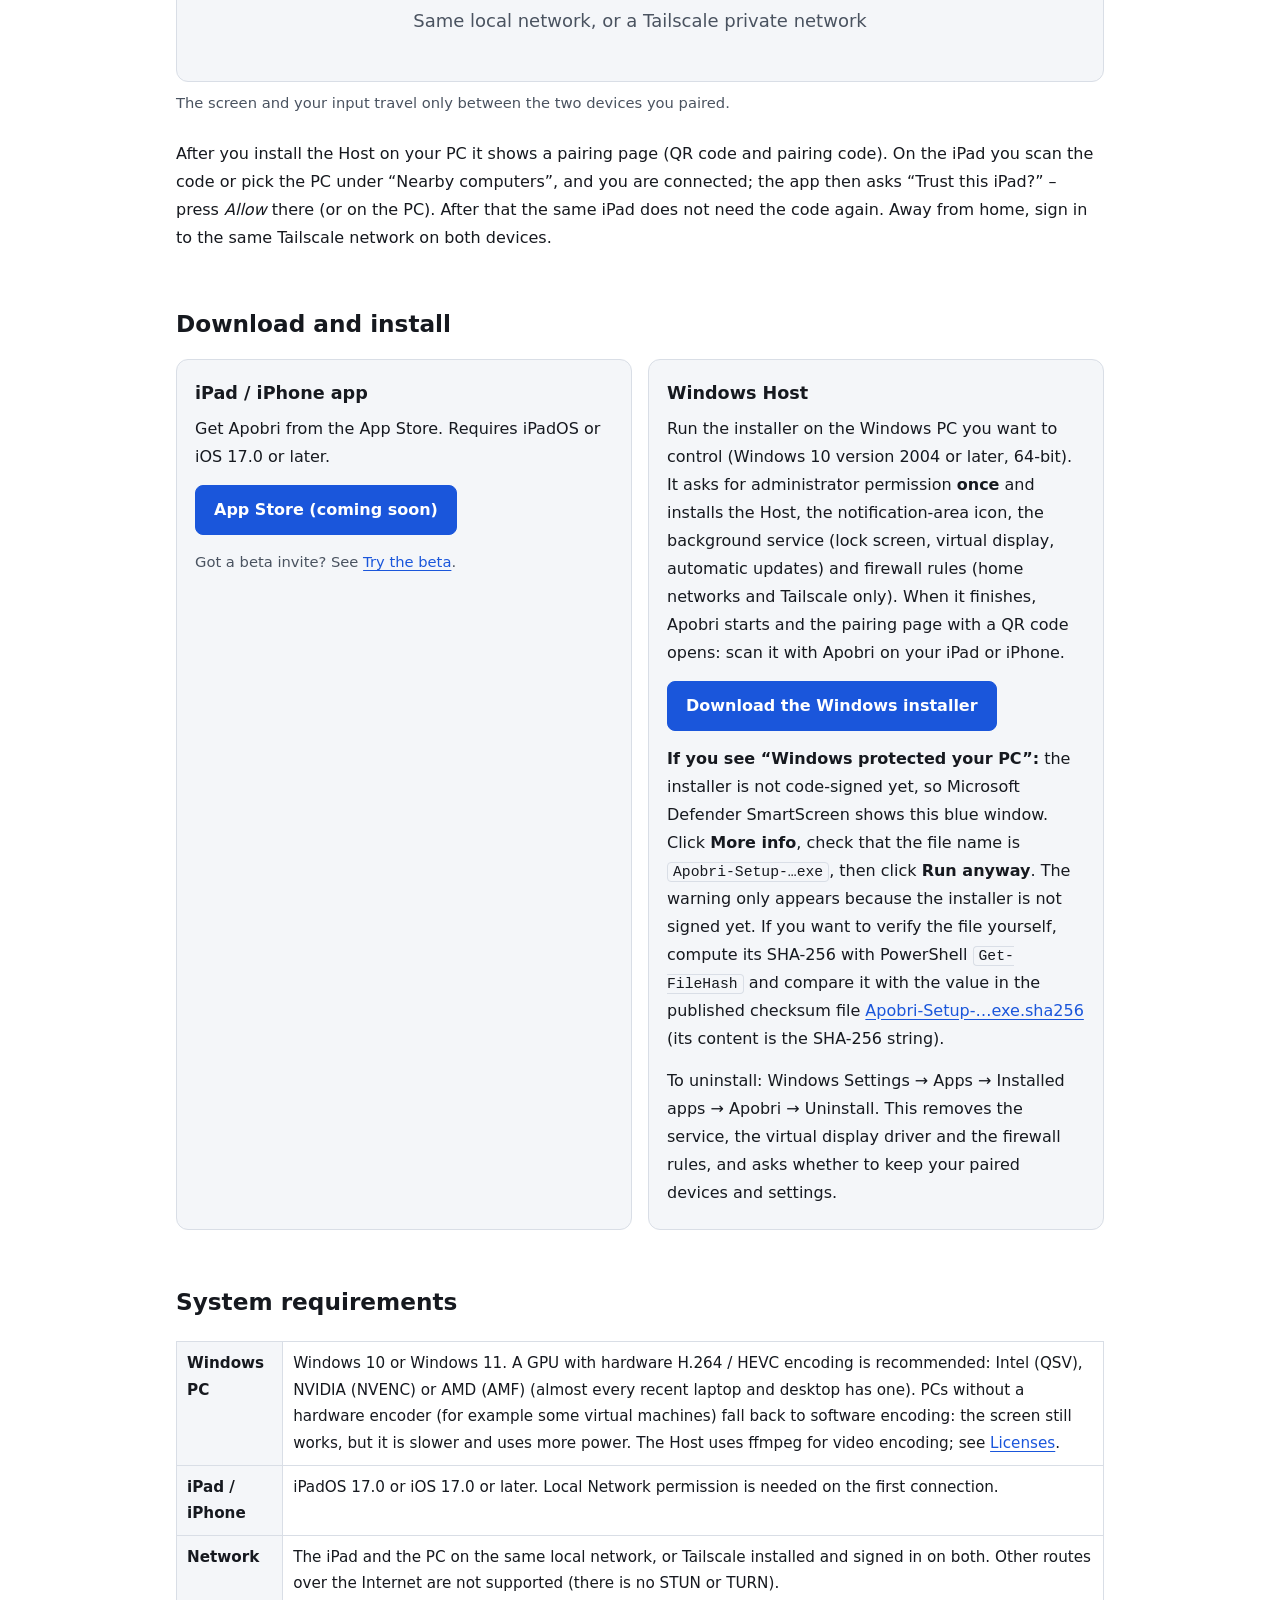
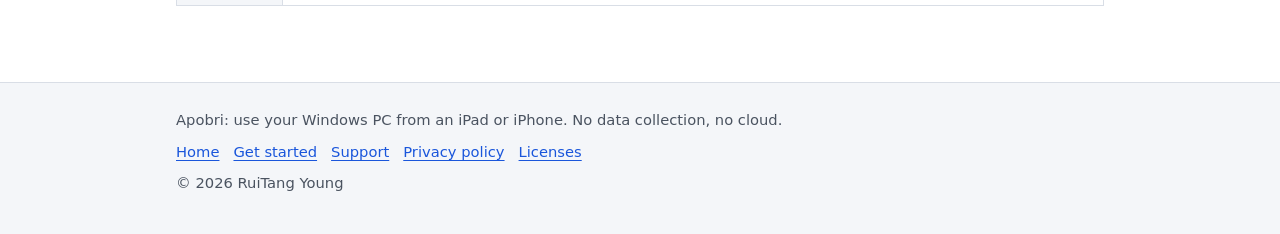
==== commit a5fc70cb: "Site: sync privacy/support/quickstart with Host bcb5e8b Co-Authored-By: Claude Sonnet 5.5 <noreply@a" ====
--- a/en/index.html
+++ b/en/index.html
@@ -103,14 +103,14 @@
     <h3>Windows Host</h3>
     <p>Run the installer on the Windows PC you want to control (Windows 10 version 2004 or later, 64-bit). It asks for administrator permission <strong>once</strong> and installs the Host, the notification-area icon, the background service (lock screen, virtual display, automatic updates) and firewall rules (home networks and Tailscale only). When it finishes, Apobri starts and the pairing page with a QR code opens: scan it with Apobri on your iPad or iPhone.</p>
     <p><a class="btn" href="https://github.com/reegggllllaaaaa-cpu/reegggllllaaaaa-cpu.github.io/releases/download/host-installer-v1.0.0/Apobri-Setup-1.0.0.exe">Download the Windows installer</a></p>
-    <p><strong>If you see &ldquo;Windows protected your PC&rdquo;:</strong> the installer is not code-signed yet, so Microsoft Defender SmartScreen shows this blue window. Click <strong>More info</strong>, check that the file name is <code>Apobri-Setup-&hellip;exe</code>, then click <strong>Run anyway</strong>. A SHA-256 checksum is published next to the download (check it with PowerShell <code>Get-FileHash</code>).</p>
+    <p><strong>If you see &ldquo;Windows protected your PC&rdquo;:</strong> the installer is not code-signed yet, so Microsoft Defender SmartScreen shows this blue window. Click <strong>More info</strong>, check that the file name is <code>Apobri-Setup-&hellip;exe</code>, then click <strong>Run anyway</strong>. The warning only appears because the installer is not signed yet. If you want to verify the file yourself, compute its SHA-256 with PowerShell <code>Get-FileHash</code> and compare it with the value in the published checksum file <a href="https://github.com/reegggllllaaaaa-cpu/reegggllllaaaaa-cpu.github.io/releases/download/host-installer-v1.0.0/Apobri-Setup-1.0.0.exe.sha256">Apobri-Setup-…exe.sha256</a> (its content is the SHA-256 string).</p>
     <p>To uninstall: Windows Settings &rarr; Apps &rarr; Installed apps &rarr; Apobri &rarr; Uninstall. This removes the service, the virtual display driver and the firewall rules, and asks whether to keep your paired devices and settings.</p>
   </article>
 </div>
 
 <h2 id="requirements">System requirements</h2>
 <div class="tablewrap"><table>
-  <tr><th scope="row">Windows PC</th><td>Windows 10 or Windows 11. A GPU with hardware H.264 / HEVC encoding is required: Intel (QSV), NVIDIA (NVENC) or AMD (AMF) (almost every recent laptop and desktop has one). PCs without a hardware encoder (for example some virtual machines) cannot send the screen. The Host uses ffmpeg for video encoding; see <a href="licenses.html">Licenses</a>.</td></tr>
+  <tr><th scope="row">Windows PC</th><td>Windows 10 or Windows 11. A GPU with hardware H.264 / HEVC encoding is recommended: Intel (QSV), NVIDIA (NVENC) or AMD (AMF) (almost every recent laptop and desktop has one). PCs without a hardware encoder (for example some virtual machines) fall back to software encoding: the screen still works, but it is slower and uses more power. The Host uses ffmpeg for video encoding; see <a href="licenses.html">Licenses</a>.</td></tr>
   <tr><th scope="row">iPad / iPhone</th><td>iPadOS 17.0 or iOS 17.0 or later. Local Network permission is needed on the first connection.</td></tr>
   <tr><th scope="row">Network</th><td>The iPad and the PC on the same local network, or Tailscale installed and signed in on both. Other routes over the Internet are not supported (there is no STUN or TURN).</td></tr>
 </table></div>
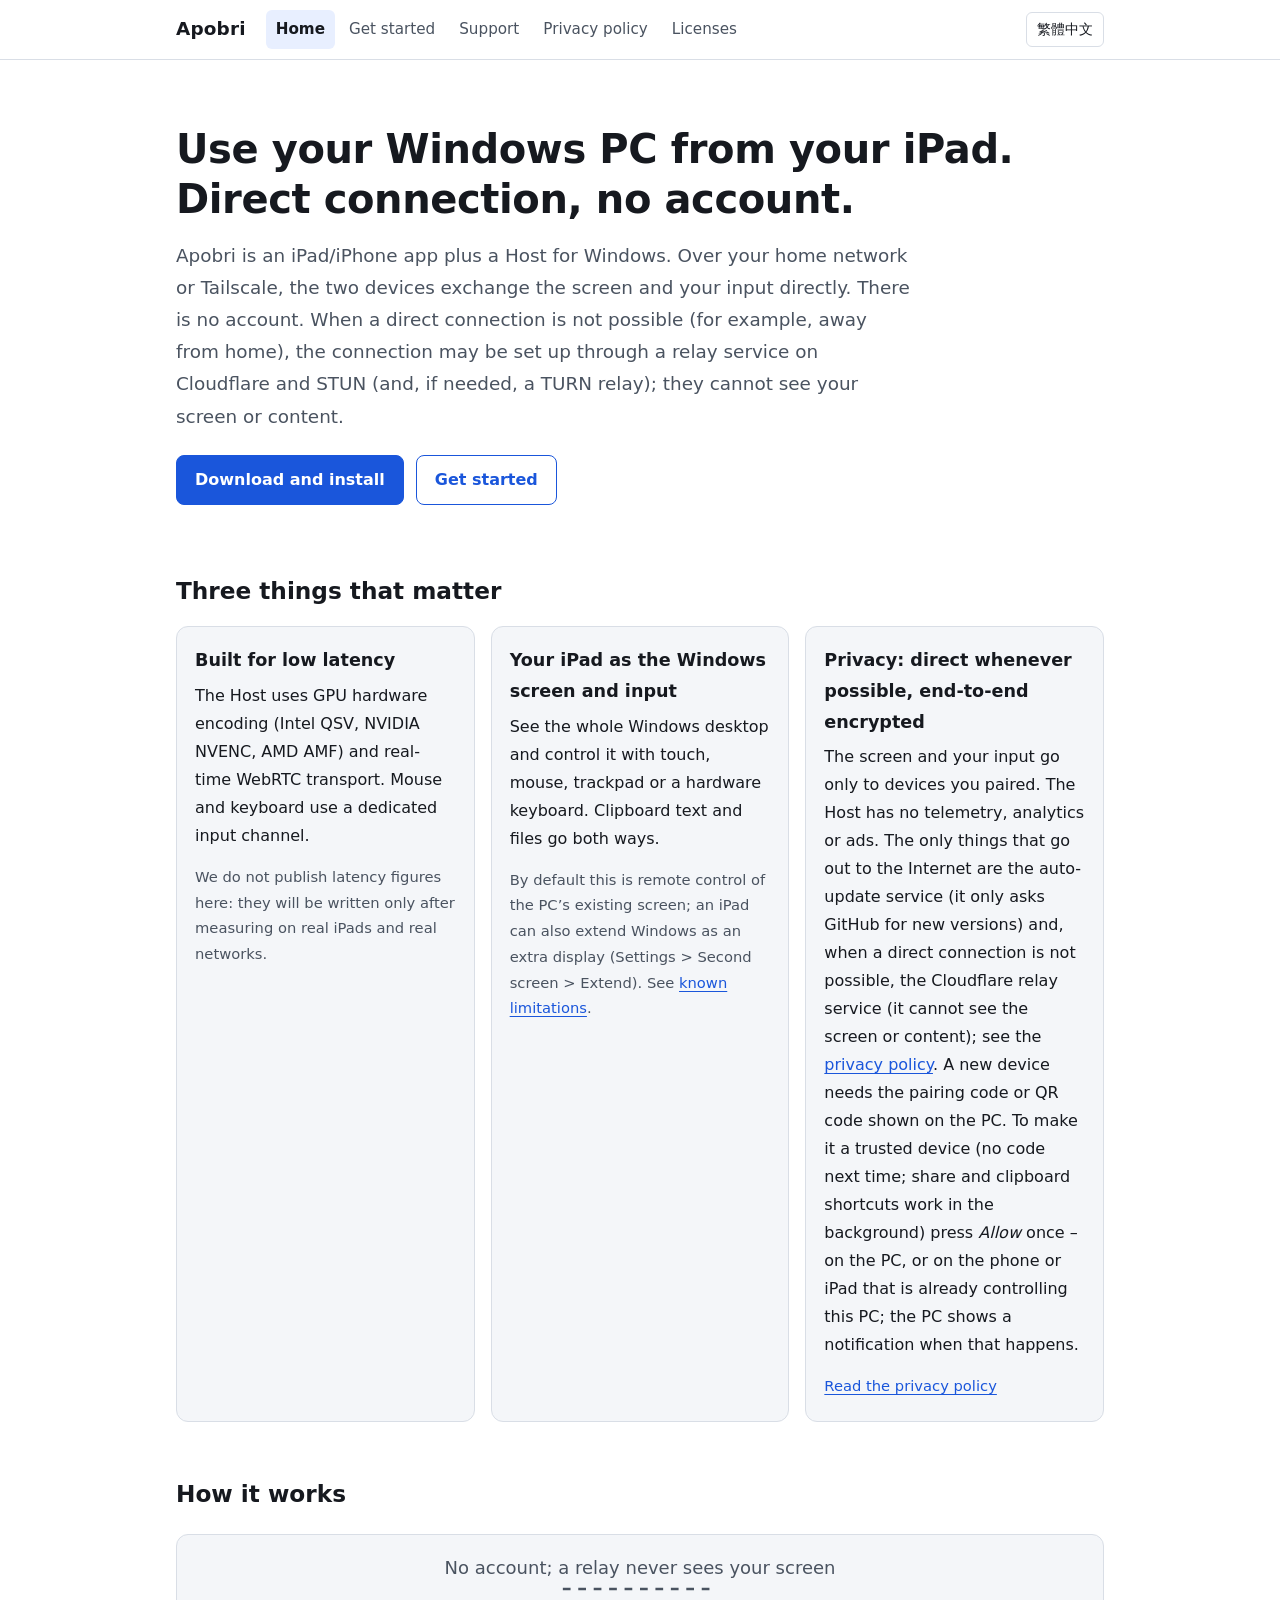
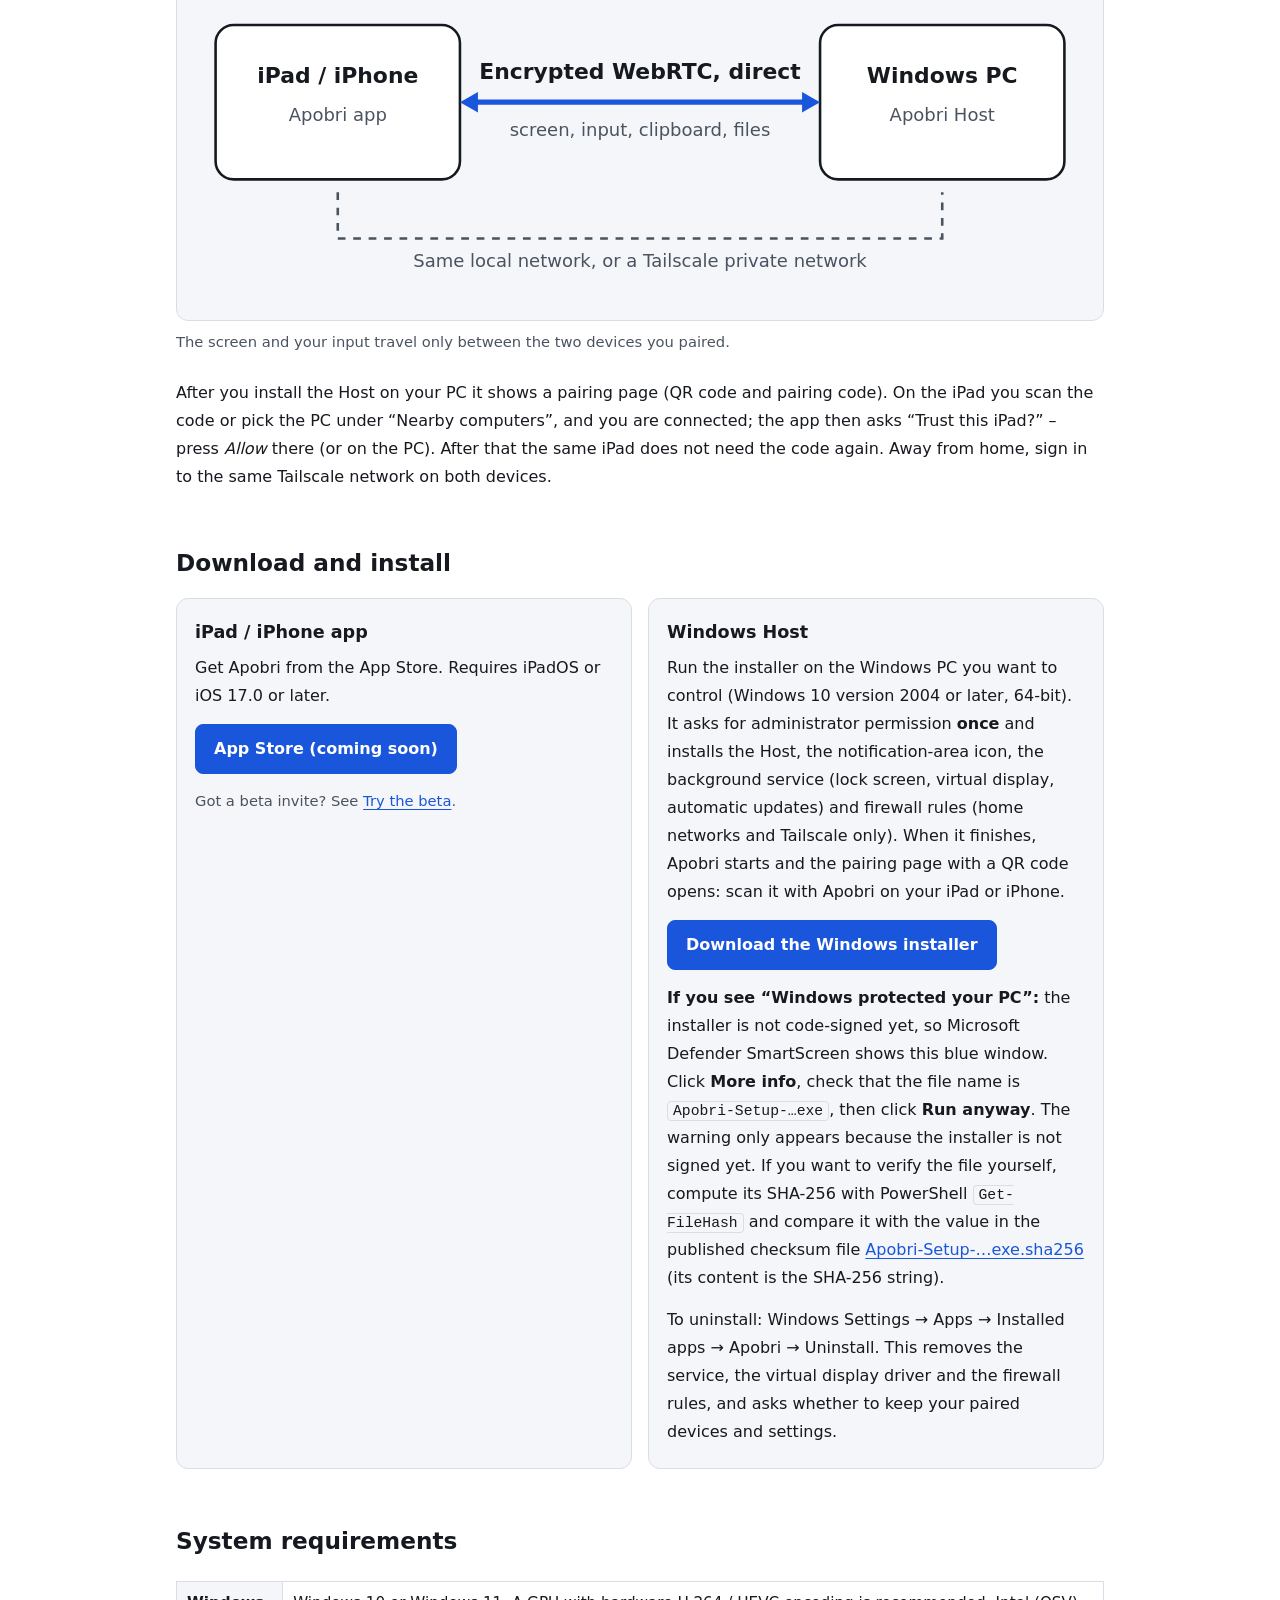
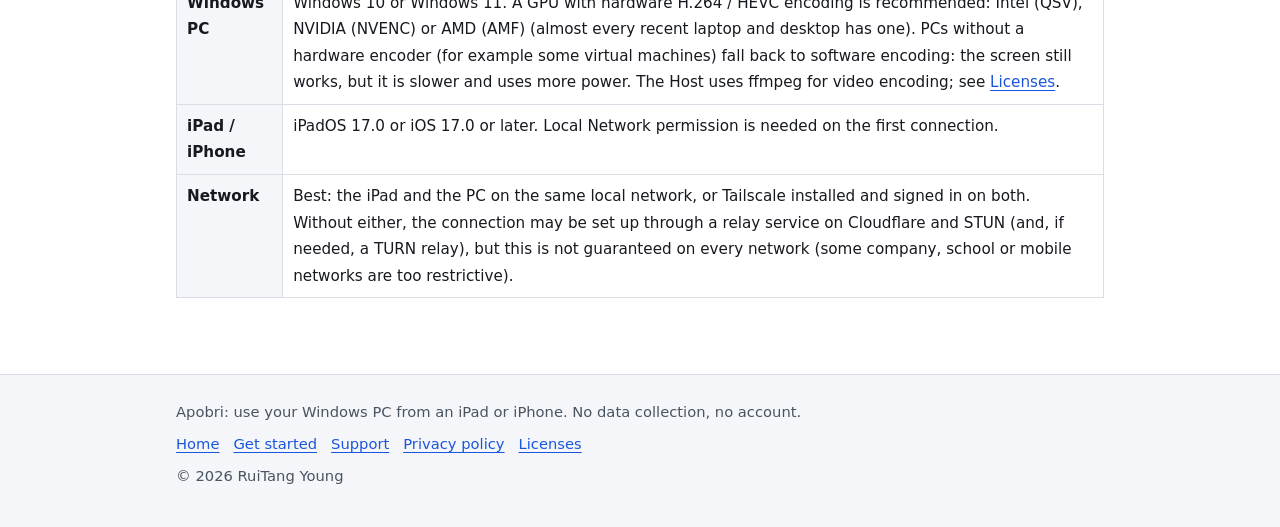
==== commit 813002ee: "site: say truthfully that a Cloudflare relay / STUN (maybe TURN) may set up the connection when a di" ====
--- a/en/index.html
+++ b/en/index.html
@@ -4,12 +4,12 @@
 <meta charset="utf-8">
 <meta name="viewport" content="width=device-width, initial-scale=1">
 <title>Apobri: use your Windows PC from your iPad</title>
-<meta name="description" content="Apobri connects your iPad or iPhone directly to your Windows PC: see the screen and use touch, mouse and keyboard. No cloud, no account, no data collection.">
+<meta name="description" content="Apobri connects your iPad or iPhone directly to your Windows PC: see the screen and use touch, mouse and keyboard. Direct whenever possible, no account, no data collection.">
 <meta name="color-scheme" content="light dark">
 <meta property="og:type" content="website">
 <meta property="og:site_name" content="Apobri">
 <meta property="og:title" content="Apobri: use your Windows PC from your iPad">
-<meta property="og:description" content="Apobri connects your iPad or iPhone directly to your Windows PC: see the screen and use touch, mouse and keyboard. No cloud, no account, no data collection.">
+<meta property="og:description" content="Apobri connects your iPad or iPhone directly to your Windows PC: see the screen and use touch, mouse and keyboard. Direct whenever possible, no account, no data collection.">
 <meta property="og:locale" content="en_US">
 <meta property="og:locale:alternate" content="zh_TW">
 <!-- TODO(待使用者填 / to fill): once the domain is known add <link rel="canonical"> and og:url / og:image. -->
@@ -31,8 +31,8 @@
 <main id="main">
   <div class="wrap">
 <section class="hero">
-  <h1>Use your Windows PC from your iPad.<br>Direct connection, no cloud.</h1>
-  <p class="lead">Apobri is an iPad/iPhone app plus a Host for Windows. Over your home network or Tailscale, the two devices exchange the screen and your input directly. There is no account and no relay server.</p>
+  <h1>Use your Windows PC from your iPad.<br>Direct connection, no account.</h1>
+  <p class="lead">Apobri is an iPad/iPhone app plus a Host for Windows. Over your home network or Tailscale, the two devices exchange the screen and your input directly. There is no account. When a direct connection is not possible (for example, away from home), the connection may be set up through a relay service on Cloudflare and STUN (and, if needed, a TURN relay); they cannot see your screen or content.</p>
   <div class="btns">
     <a class="btn" href="#download">Download and install</a>
     <a class="btn ghost" href="quickstart.html">Get started</a>
@@ -52,8 +52,8 @@
     <p class="meta">By default this is remote control of the PC&rsquo;s existing screen; an iPad can also extend Windows as an extra display (Settings &gt; Second screen &gt; Extend). See <a href="support.html#limits">known limitations</a>.</p>
   </article>
   <article class="card">
-    <h3>Privacy: a direct connection, no cloud</h3>
-    <p>The screen and your input go only to devices you paired. The Host has no telemetry, analytics or ads, and opens no outbound Internet connection of its own (the auto-update service only asks GitHub for new versions; see the <a href="privacy.html#update">privacy policy</a>). A new device needs the pairing code or QR code shown on the PC. To make it a trusted device (no code next time; share and clipboard shortcuts work in the background) press <em>Allow</em> once &ndash; on the PC, or on the phone or iPad that is already controlling this PC; the PC shows a notification when that happens.</p>
+    <h3>Privacy: direct whenever possible, end-to-end encrypted</h3>
+    <p>The screen and your input go only to devices you paired. The Host has no telemetry, analytics or ads. The only things that go out to the Internet are the auto-update service (it only asks GitHub for new versions) and, when a direct connection is not possible, the Cloudflare relay service (it cannot see the screen or content); see the <a href="privacy.html#flow">privacy policy</a>. A new device needs the pairing code or QR code shown on the PC. To make it a trusted device (no code next time; share and clipboard shortcuts work in the background) press <em>Allow</em> once &ndash; on the PC, or on the phone or iPad that is already controlling this PC; the PC shows a notification when that happens.</p>
     <p class="meta"><a href="privacy.html">Read the privacy policy</a></p>
   </article>
 </div>
@@ -62,7 +62,7 @@
 <figure>
   <svg viewBox="0 0 720 300" role="img" aria-labelledby="dg-t dg-d" xmlns="http://www.w3.org/2000/svg">
   <title id="dg-t">How Apobri connects</title>
-  <desc id="dg-d">An iPad and a Windows PC connect directly over the same local network or Tailscale, with no cloud server in between.</desc>
+  <desc id="dg-d">An iPad and a Windows PC connect directly over the same local network or Tailscale; when that is not possible, the connection may be set up through an encrypted relay service on Cloudflare, which cannot see the screen or content.</desc>
   <style>
     .box { fill: var(--bg); stroke: var(--text); stroke-width: 2; }
     .t { fill: var(--text); font: 600 17px system-ui, "PingFang TC", "Microsoft JhengHei", sans-serif; }
@@ -84,7 +84,7 @@
   <text class="s" x="360" y="156" text-anchor="middle">screen, input, clipboard, files</text>
   <path class="dash" d="M125 200 V236 H595 V200"/>
   <text class="s" x="360" y="258" text-anchor="middle">Same local network, or a Tailscale private network</text>
-  <text class="s" x="360" y="30" text-anchor="middle">No cloud, no account, no relay server</text>
+  <text class="s" x="360" y="30" text-anchor="middle">No account; a relay never sees your screen</text>
   <path class="dash" d="M300 42 H420"/>
 </svg>
   <figcaption>The screen and your input travel only between the two devices you paired.</figcaption>
@@ -112,14 +112,14 @@
 <div class="tablewrap"><table>
   <tr><th scope="row">Windows PC</th><td>Windows 10 or Windows 11. A GPU with hardware H.264 / HEVC encoding is recommended: Intel (QSV), NVIDIA (NVENC) or AMD (AMF) (almost every recent laptop and desktop has one). PCs without a hardware encoder (for example some virtual machines) fall back to software encoding: the screen still works, but it is slower and uses more power. The Host uses ffmpeg for video encoding; see <a href="licenses.html">Licenses</a>.</td></tr>
   <tr><th scope="row">iPad / iPhone</th><td>iPadOS 17.0 or iOS 17.0 or later. Local Network permission is needed on the first connection.</td></tr>
-  <tr><th scope="row">Network</th><td>The iPad and the PC on the same local network, or Tailscale installed and signed in on both. Other routes over the Internet are not supported (there is no STUN or TURN).</td></tr>
+  <tr><th scope="row">Network</th><td>Best: the iPad and the PC on the same local network, or Tailscale installed and signed in on both. Without either, the connection may be set up through a relay service on Cloudflare and STUN (and, if needed, a TURN relay), but this is not guaranteed on every network (some company, school or mobile networks are too restrictive).</td></tr>
 </table></div>
 
   </div>
 </main>
 <footer class="site">
   <div class="wrap">
-    <p>Apobri: use your Windows PC from an iPad or iPhone. No data collection, no cloud.</p>
+    <p>Apobri: use your Windows PC from an iPad or iPhone. No data collection, no account.</p>
     <nav aria-label="Footer"><a href="index.html">Home</a><a href="quickstart.html">Get started</a><a href="support.html">Support</a><a href="privacy.html">Privacy policy</a><a href="licenses.html">Licenses</a></nav>
     <p>&copy; 2026 RuiTang Young</p>
   </div>
